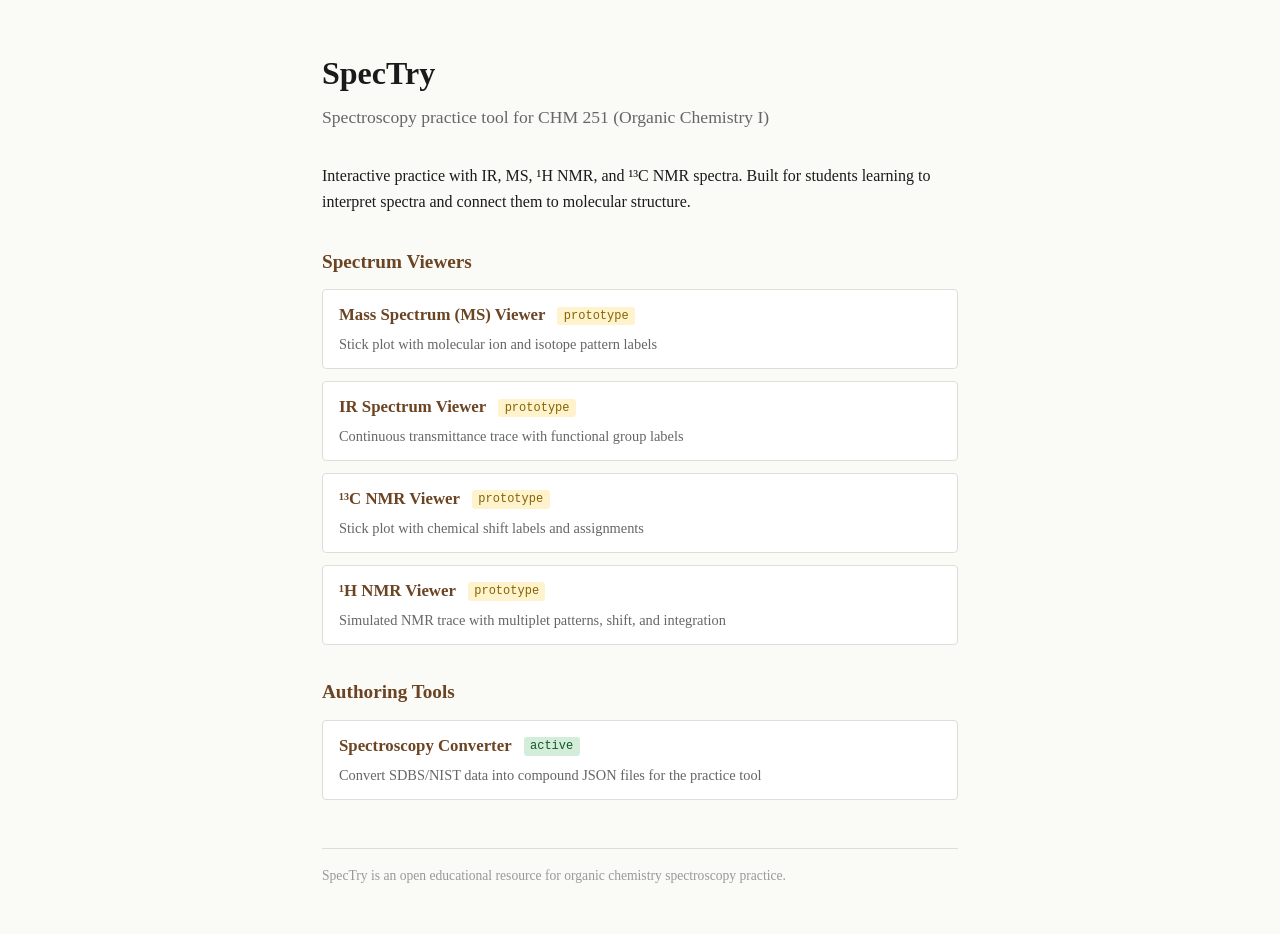
==== index.html @ b246eb10 "Add files via upload" ====
<!DOCTYPE html>
<html lang="en">
<head>
<meta charset="UTF-8">
<meta name="viewport" content="width=device-width, initial-scale=1.0">
<title>SpecTry: Spectroscopy Practice Tool</title>
<style>
  :root {
    --ink: #1a1a1a;
    --paper: #fafaf7;
    --accent: #6b4423;
    --accent-light: #d4c1a8;
    --grid: #e0ddd6;
  }

  * { margin: 0; padding: 0; box-sizing: border-box; }

  body {
    font-family: Charter, 'Bitstream Charter', 'Georgia', serif;
    background: var(--paper);
    color: var(--ink);
    padding: 3rem 2rem;
    max-width: 700px;
    margin: 0 auto;
    line-height: 1.6;
  }

  h1 {
    font-size: 2rem;
    font-weight: 700;
    margin-bottom: 0.25rem;
  }

  .subtitle {
    font-size: 1.1rem;
    color: #666;
    margin-bottom: 2rem;
  }

  h2 {
    font-size: 1.2rem;
    font-weight: 600;
    margin: 2rem 0 0.75rem;
    color: var(--accent);
  }

  p {
    margin-bottom: 1rem;
  }

  .tool-list {
    list-style: none;
    padding: 0;
  }

  .tool-list li {
    margin-bottom: 0.75rem;
    padding: 0.75rem 1rem;
    background: white;
    border: 1px solid var(--grid);
    border-radius: 4px;
  }

  .tool-list a {
    font-weight: 600;
    color: var(--accent);
    text-decoration: none;
    font-size: 1.05rem;
  }

  .tool-list a:hover {
    text-decoration: underline;
  }

  .tool-desc {
    font-size: 0.9rem;
    color: #666;
    margin-top: 0.25rem;
  }

  .status {
    font-family: 'SF Mono', 'Menlo', 'Consolas', monospace;
    font-size: 0.75rem;
    padding: 0.15rem 0.4rem;
    border-radius: 3px;
    margin-left: 0.5rem;
    vertical-align: middle;
  }

  .status-proto {
    background: #fff3cd;
    color: #856404;
  }

  .status-active {
    background: #d4edda;
    color: #155724;
  }

  footer {
    margin-top: 3rem;
    padding-top: 1rem;
    border-top: 1px solid var(--grid);
    font-size: 0.85rem;
    color: #999;
  }
</style>
</head>
<body>

<h1>SpecTry</h1>
<p class="subtitle">Spectroscopy practice tool for CHM 251 (Organic Chemistry I)</p>

<p>
  Interactive practice with IR, MS, ¹H NMR, and ¹³C NMR spectra.
  Built for students learning to interpret spectra and connect them to molecular structure.
</p>

<h2>Spectrum Viewers</h2>
<ul class="tool-list">
  <li>
    <a href="tools/ms-viewer-prototype.html">Mass Spectrum (MS) Viewer</a>
    <span class="status status-proto">prototype</span>
    <div class="tool-desc">Stick plot with molecular ion and isotope pattern labels</div>
  </li>
  <li>
    <a href="tools/ir-viewer-prototype.html">IR Spectrum Viewer</a>
    <span class="status status-proto">prototype</span>
    <div class="tool-desc">Continuous transmittance trace with functional group labels</div>
  </li>
  <li>
    <a href="tools/c13-viewer-prototype.html">¹³C NMR Viewer</a>
    <span class="status status-proto">prototype</span>
    <div class="tool-desc">Stick plot with chemical shift labels and assignments</div>
  </li>
  <li>
    <a href="tools/h1-viewer-prototype.html">¹H NMR Viewer</a>
    <span class="status status-proto">prototype</span>
    <div class="tool-desc">Simulated NMR trace with multiplet patterns, shift, and integration</div>
  </li>
</ul>

<h2>Authoring Tools</h2>
<ul class="tool-list">
  <li>
    <a href="tools/spectroscopy-converter.html">Spectroscopy Converter</a>
    <span class="status status-active">active</span>
    <div class="tool-desc">Convert SDBS/NIST data into compound JSON files for the practice tool</div>
  </li>
</ul>

<footer>
  SpecTry is an open educational resource for organic chemistry spectroscopy practice.
</footer>

</body>
</html>
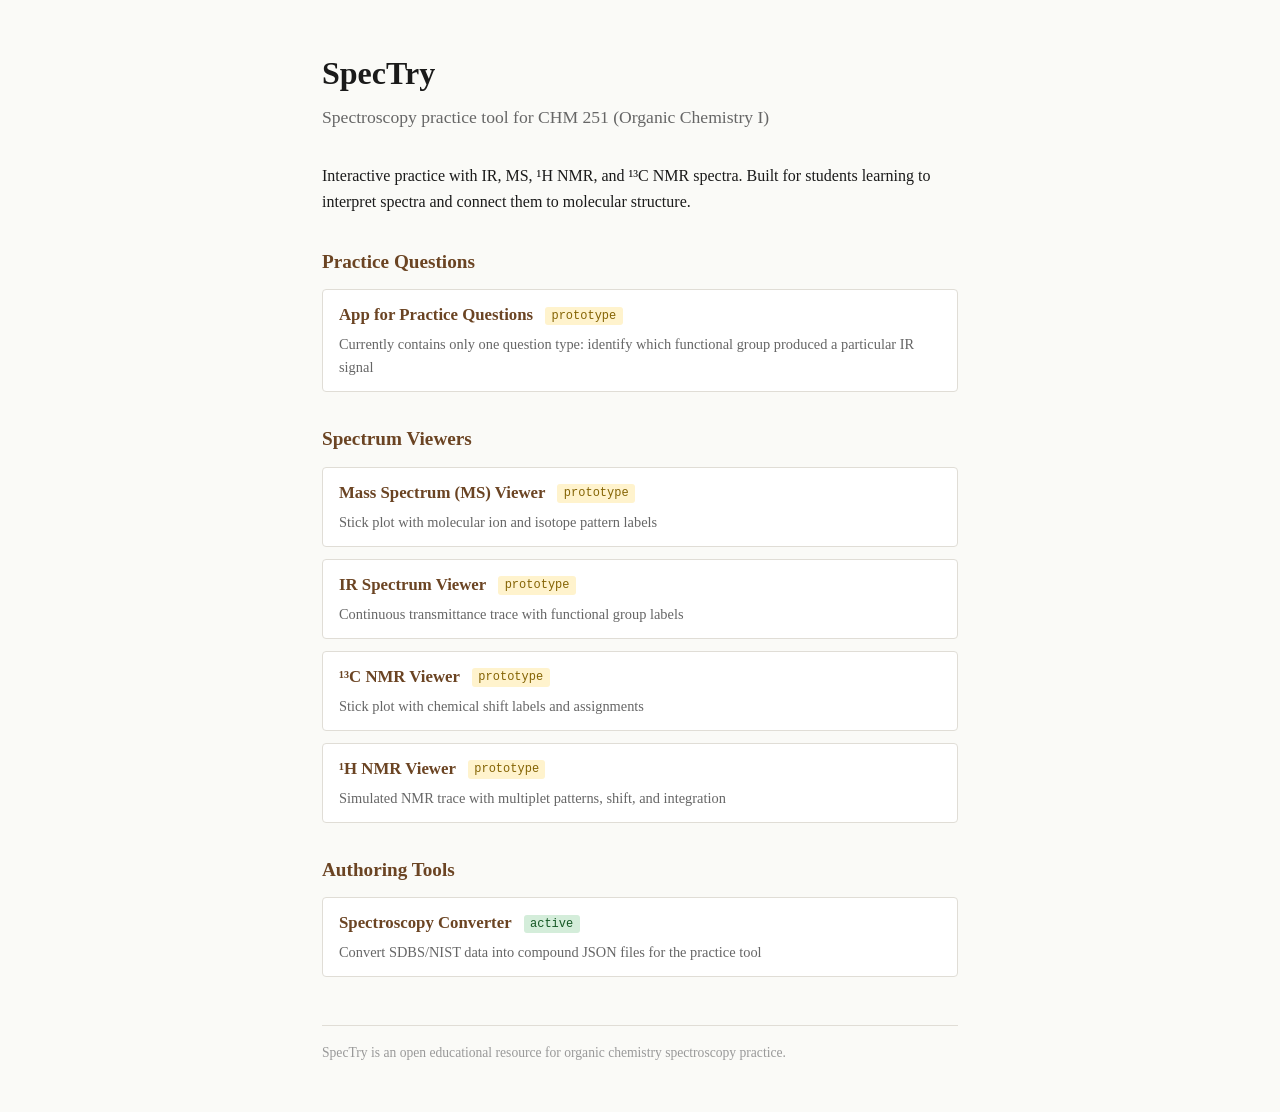
==== commit e8d32307: "Add files via upload" ====
--- a/index.html
+++ b/index.html
@@ -116,6 +116,16 @@
   Built for students learning to interpret spectra and connect them to molecular structure.
 </p>
 
+<h2>Practice Questions</h2>
+<ul class="tool-list">
+  <li>
+    <a href="app/index.html">App for Practice Questions</a>
+    <span class="status status-proto">prototype</span>
+    <div class="tool-desc">Currently contains only one question type: identify which functional group produced a particular IR signal</div>
+  </li>
+</ul>
+
+
 <h2>Spectrum Viewers</h2>
 <ul class="tool-list">
   <li>
